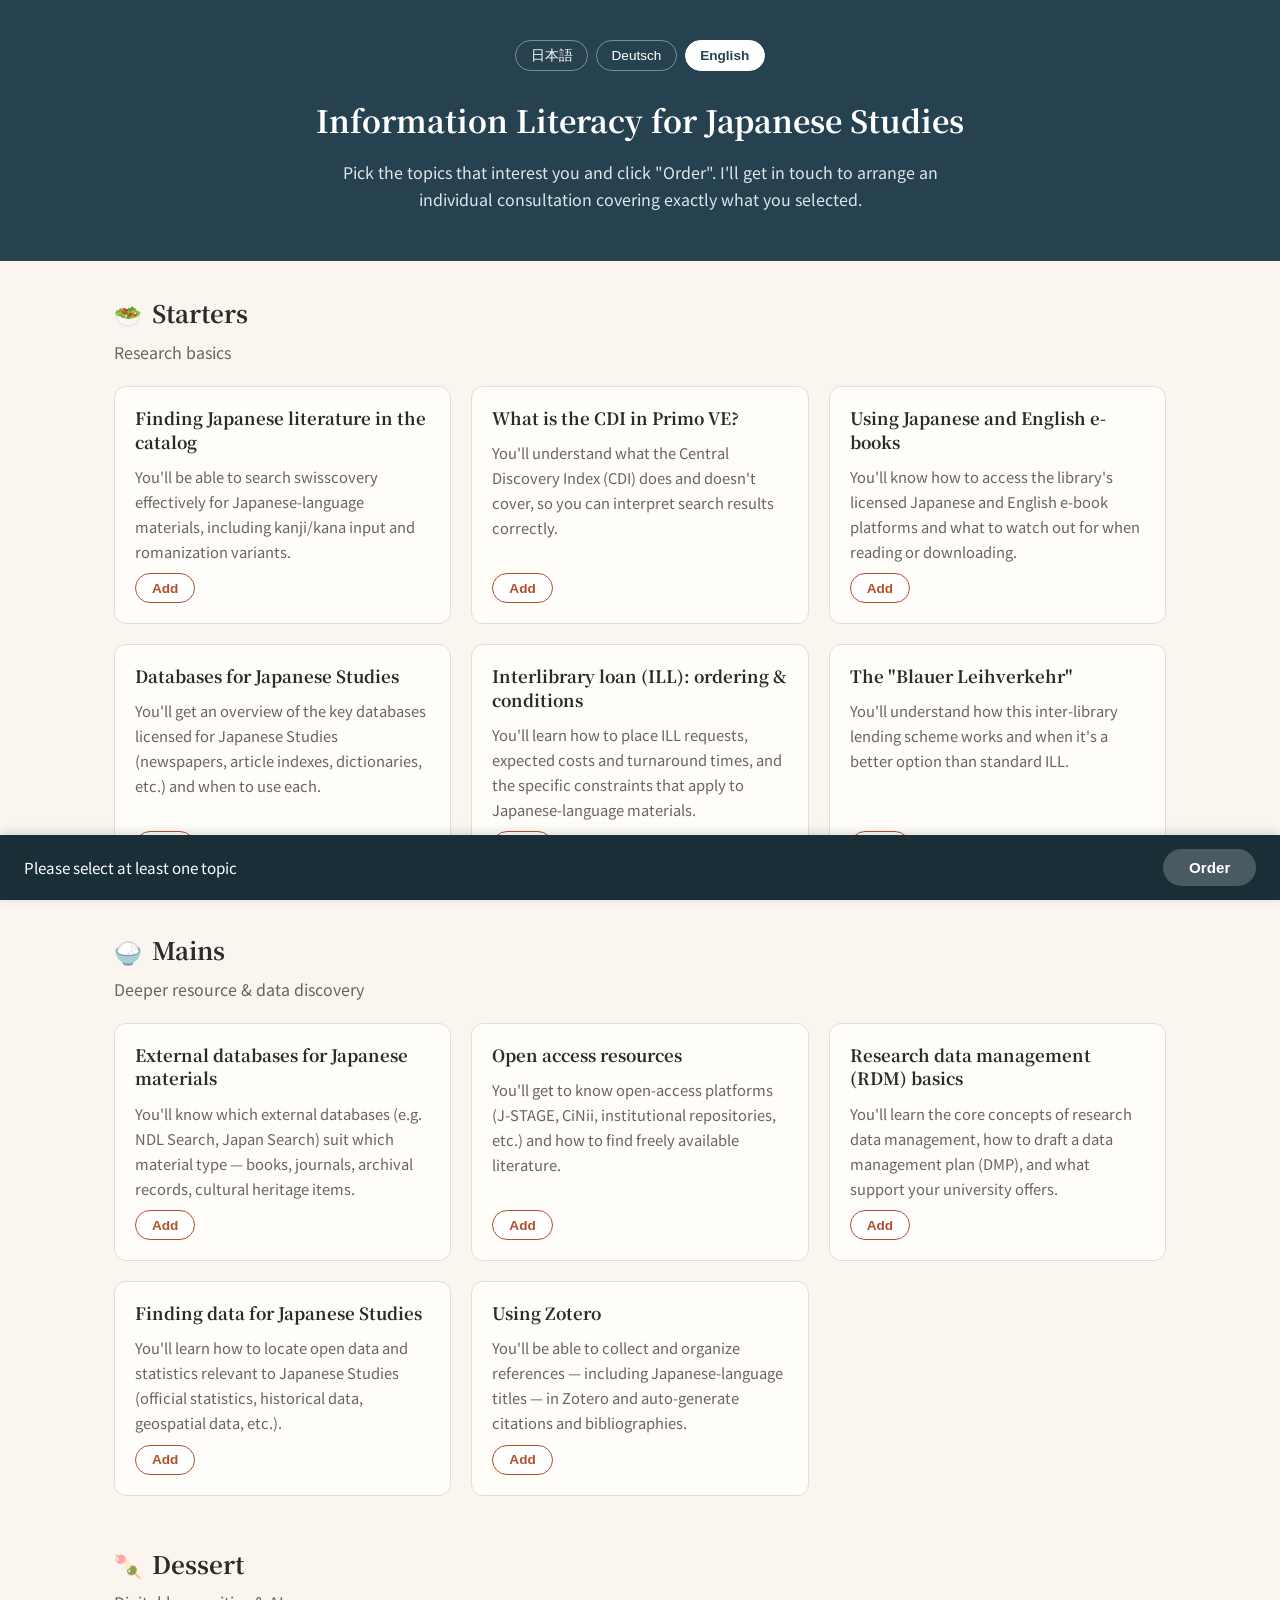
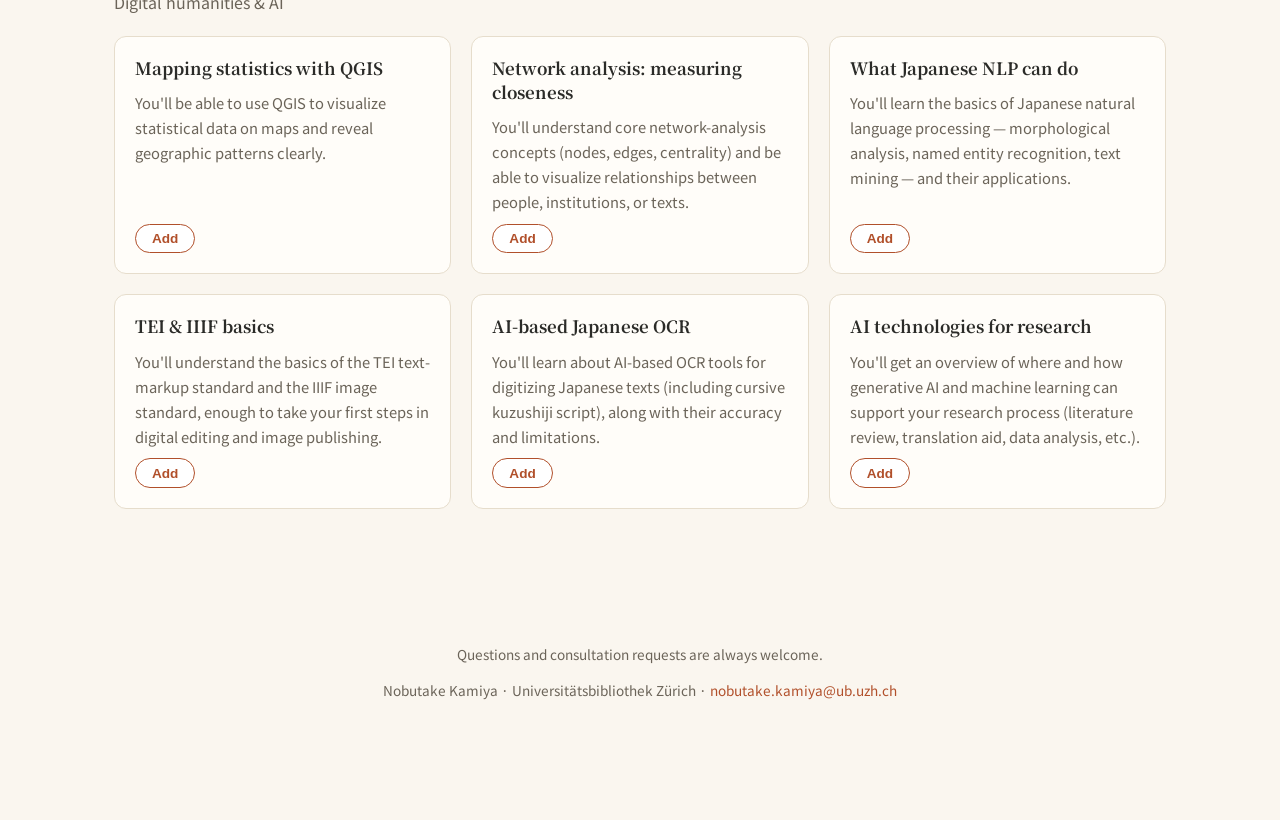
==== informationskompetenz/index.html @ 405fb04f "informationskompetenz a la carte prototyping" ====
<!DOCTYPE html>
<html lang="ja">
<head>
<meta charset="utf-8">
<meta name="viewport" content="width=device-width, initial-scale=1">
<title>Informationskompetenz für die Japanologie</title>
<link rel="preconnect" href="https://fonts.googleapis.com">
<link rel="preconnect" href="https://fonts.gstatic.com" crossorigin>
<link href="https://fonts.googleapis.com/css2?family=Noto+Serif+JP:wght@500;700&family=Noto+Sans+JP:wght@400;600&display=swap" rel="stylesheet">
<link rel="stylesheet" href="style.css">
</head>
<body>

<header class="site-header">
	<div class="header-inner">
		<div class="lang-switch" role="group" aria-label="Language">
			<button type="button" data-lang-btn="ja">日本語</button>
			<button type="button" data-lang-btn="de">Deutsch</button>
			<button type="button" data-lang-btn="en">English</button>
		</div>
		<h1 id="site-title"></h1>
		<p class="subtitle" id="site-intro"></p>
	</div>
</header>

<main>
	<section class="menu-category" data-category="starters">
		<h2><span class="icon" aria-hidden="true"></span><span class="cat-title"></span></h2>
		<p class="category-subtitle"></p>
		<div class="card-grid" data-grid="starters"></div>
	</section>

	<section class="menu-category" data-category="mains">
		<h2><span class="icon" aria-hidden="true"></span><span class="cat-title"></span></h2>
		<p class="category-subtitle"></p>
		<div class="card-grid" data-grid="mains"></div>
	</section>

	<section class="menu-category" data-category="dessert">
		<h2><span class="icon" aria-hidden="true"></span><span class="cat-title"></span></h2>
		<p class="category-subtitle"></p>
		<div class="card-grid" data-grid="dessert"></div>
	</section>
</main>

<div class="order-tray">
	<span id="order-count"></span>
	<button type="button" id="order-button" disabled></button>
</div>

<footer>
	<p id="footer-note"></p>
	<p class="contact">Nobutake Kamiya · Universitätsbibliothek Zürich · <a href="mailto:nobutake.kamiya@ub.uzh.ch">nobutake.kamiya@ub.uzh.ch</a></p>
</footer>

<noscript>This page requires JavaScript. / Diese Seite benötigt JavaScript. / このページの表示にはJavaScriptが必要です。</noscript>

<script src="data.js"></script>
<script src="script.js"></script>
</body>
</html>
---- informationskompetenz/style.css ----
:root {
	--bg: #faf6ef;
	--ink: #2b2b28;
	--muted: #6b6459;
	--card-bg: #fffdf9;
	--border: #e6ddcc;
	--indigo: #26414f;
	--indigo-dark: #1a2e38;
	--accent: #b1502b;
	--accent-dark: #8f3f21;
}

* {
	box-sizing: border-box;
}

body {
	margin: 0;
	padding-bottom: 5rem;
	background: var(--bg);
	color: var(--ink);
	font-family: "Noto Sans JP", "Hiragino Sans", sans-serif;
	line-height: 1.7;
}

h1, h2, h3 {
	font-family: "Noto Serif JP", serif;
	margin: 0;
}

.site-header {
	background: var(--indigo);
	color: #fff;
	padding: 2.5rem 1.5rem 3rem;
}

.header-inner {
	max-width: 1100px;
	margin: 0 auto;
	text-align: center;
}

.site-header h1 {
	font-size: 1.9rem;
	font-weight: 700;
	margin-bottom: 0.75rem;
}

.site-header .subtitle {
	max-width: 42rem;
	margin: 0 auto;
	color: #dfe7ea;
}

.lang-switch {
	display: flex;
	justify-content: center;
	gap: 0.5rem;
	margin-bottom: 1.5rem;
}

.lang-switch button {
	background: transparent;
	border: 1px solid rgba(255, 255, 255, 0.4);
	color: #fff;
	padding: 0.35rem 0.9rem;
	border-radius: 999px;
	cursor: pointer;
	font-size: 0.85rem;
}

.lang-switch button.active {
	background: #fff;
	color: var(--indigo);
	border-color: #fff;
	font-weight: 600;
}

main {
	max-width: 1100px;
	margin: 0 auto;
	padding: 2rem 1.5rem 1rem;
}

.menu-category {
	margin-bottom: 3rem;
}

.menu-category h2 {
	font-size: 1.5rem;
	display: flex;
	align-items: center;
	gap: 0.6rem;
}

.menu-category .icon {
	font-size: 1.4rem;
}

.category-subtitle {
	color: var(--muted);
	margin: 0.3rem 0 1.25rem;
}

.card-grid {
	display: grid;
	grid-template-columns: repeat(auto-fill, minmax(260px, 1fr));
	gap: 1.25rem;
}

.menu-card {
	background: var(--card-bg);
	border: 1px solid var(--border);
	border-radius: 12px;
	padding: 1.25rem;
	display: flex;
	flex-direction: column;
	gap: 0.6rem;
	transition: border-color 0.15s, box-shadow 0.15s;
}

.menu-card.selected {
	border-color: var(--accent);
	box-shadow: 0 0 0 1px var(--accent);
}

.menu-card h3 {
	font-size: 1.05rem;
	line-height: 1.4;
}

.menu-card p {
	margin: 0;
	color: var(--muted);
	font-size: 0.92rem;
	flex-grow: 1;
}

.menu-card button {
	align-self: flex-start;
	background: #fff;
	border: 1px solid var(--accent);
	color: var(--accent);
	padding: 0.4rem 1rem;
	border-radius: 999px;
	cursor: pointer;
	font-size: 0.85rem;
	font-weight: 600;
}

.menu-card.selected button {
	background: var(--accent);
	color: #fff;
}

.order-tray {
	position: fixed;
	bottom: 0;
	left: 0;
	right: 0;
	background: var(--indigo-dark);
	color: #fff;
	padding: 0.9rem 1.5rem;
	display: flex;
	align-items: center;
	justify-content: space-between;
	gap: 1rem;
	box-shadow: 0 -2px 10px rgba(0, 0, 0, 0.15);
	z-index: 10;
}

.order-tray #order-count {
	font-size: 0.95rem;
}

.order-tray button {
	background: var(--accent);
	color: #fff;
	border: none;
	padding: 0.6rem 1.6rem;
	border-radius: 999px;
	font-size: 0.95rem;
	font-weight: 600;
	cursor: pointer;
}

.order-tray button:disabled {
	background: #4a5a61;
	cursor: not-allowed;
}

.order-tray button:not(:disabled):hover {
	background: var(--accent-dark);
}

footer {
	max-width: 1100px;
	margin: 2rem auto 0;
	padding: 1.5rem;
	text-align: center;
	color: var(--muted);
	font-size: 0.85rem;
}

footer .contact a {
	color: var(--accent);
	text-decoration: none;
}

footer .contact a:hover {
	text-decoration: underline;
}

@media (max-width: 480px) {
	.site-header {
		padding: 2rem 1rem 2.5rem;
	}

	.order-tray {
		flex-direction: column;
		align-items: stretch;
		text-align: center;
	}
}
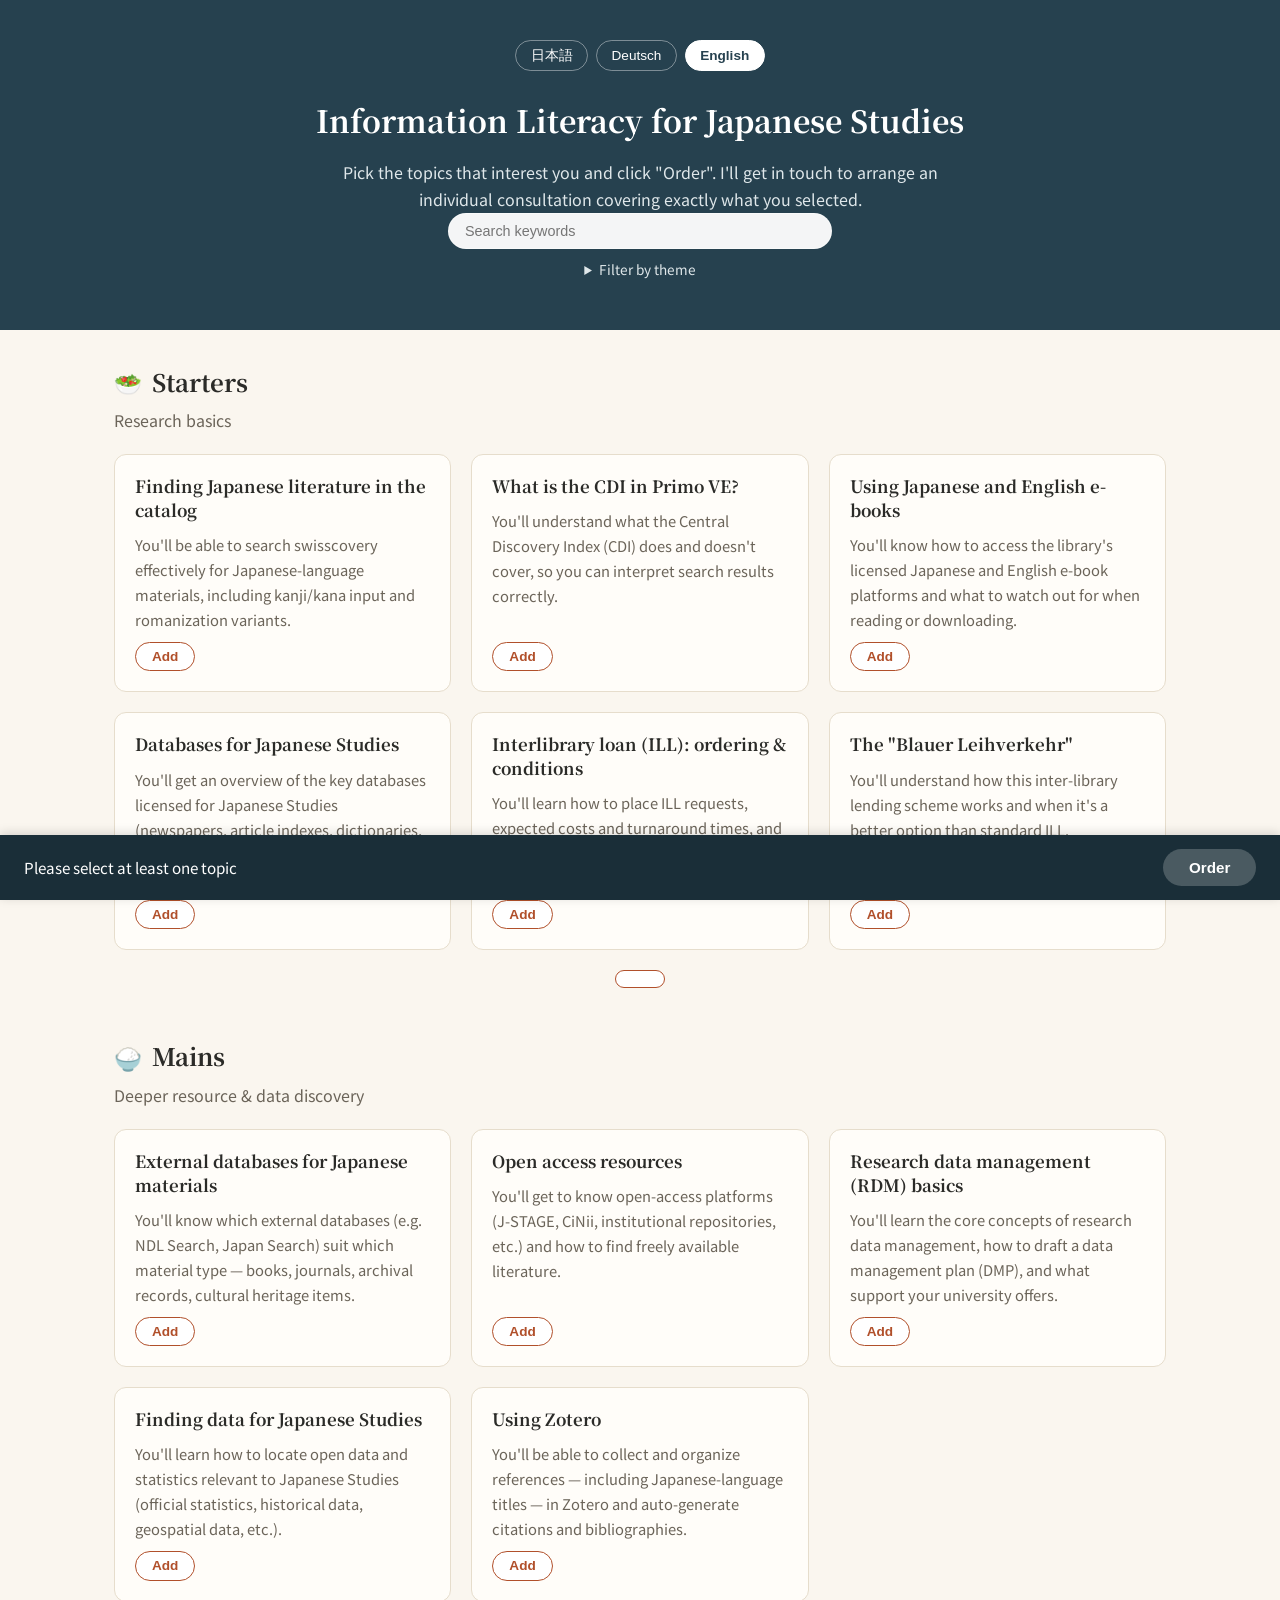
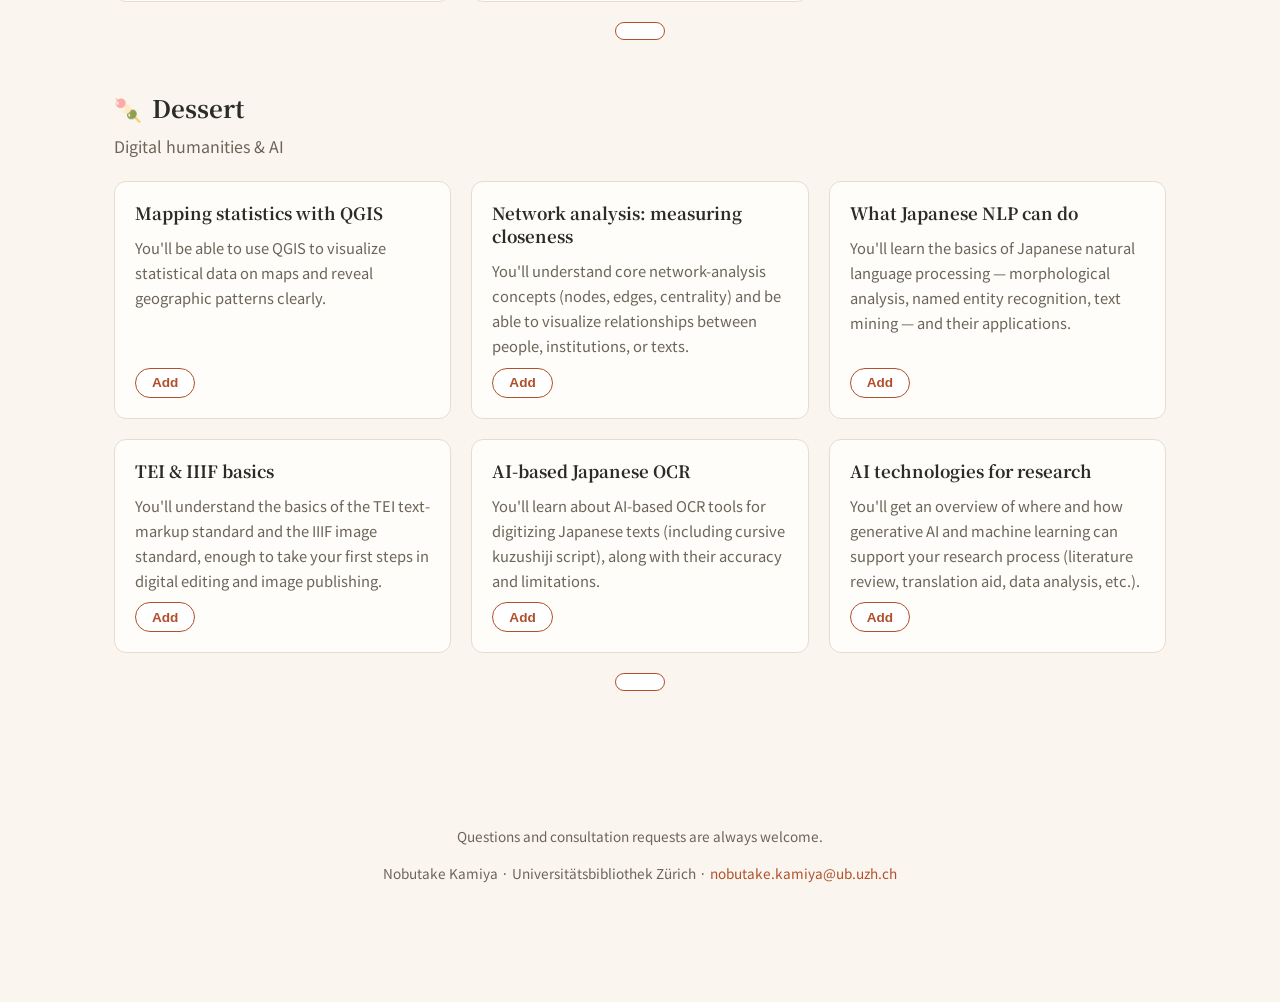
==== commit 39ae801d: "additional functions for the website" ====
--- a/informationskompetenz/index.html
+++ b/informationskompetenz/index.html
@@ -20,26 +20,38 @@
 		</div>
 		<h1 id="site-title"></h1>
 		<p class="subtitle" id="site-intro"></p>
+
+		<div class="filter-bar">
+			<input type="search" id="search-input">
+			<details id="theme-facet">
+				<summary id="facet-summary"></summary>
+				<div class="facet-options" id="facet-options"></div>
+			</details>
+		</div>
 	</div>
 </header>
 
 <main>
+	<p id="no-results" hidden></p>
 	<section class="menu-category" data-category="starters">
 		<h2><span class="icon" aria-hidden="true"></span><span class="cat-title"></span></h2>
 		<p class="category-subtitle"></p>
 		<div class="card-grid" data-grid="starters"></div>
+		<button type="button" class="show-more-toggle" data-category="starters" hidden></button>
 	</section>
 
 	<section class="menu-category" data-category="mains">
 		<h2><span class="icon" aria-hidden="true"></span><span class="cat-title"></span></h2>
 		<p class="category-subtitle"></p>
 		<div class="card-grid" data-grid="mains"></div>
+		<button type="button" class="show-more-toggle" data-category="mains" hidden></button>
 	</section>
 
 	<section class="menu-category" data-category="dessert">
 		<h2><span class="icon" aria-hidden="true"></span><span class="cat-title"></span></h2>
 		<p class="category-subtitle"></p>
 		<div class="card-grid" data-grid="dessert"></div>
+		<button type="button" class="show-more-toggle" data-category="dessert" hidden></button>
 	</section>
 </main>
 
@@ -56,6 +68,7 @@
 <noscript>This page requires JavaScript. / Diese Seite benötigt JavaScript. / このページの表示にはJavaScriptが必要です。</noscript>
 
 <script src="data.js"></script>
+<script src="content.generated.js"></script>
 <script src="script.js"></script>
 </body>
 </html>
--- a/informationskompetenz/style.css
+++ b/informationskompetenz/style.css
@@ -76,6 +76,59 @@
 	font-weight: 600;
 }
 
+.filter-bar {
+	display: flex;
+	flex-direction: column;
+	align-items: center;
+	gap: 0.6rem;
+}
+
+#search-input {
+	width: 100%;
+	max-width: 24rem;
+	padding: 0.55rem 1rem;
+	border-radius: 999px;
+	border: 1px solid rgba(255, 255, 255, 0.4);
+	background: rgba(255, 255, 255, 0.95);
+	color: var(--ink);
+	font-size: 0.9rem;
+}
+
+#theme-facet {
+	width: 100%;
+	max-width: 24rem;
+	color: #fff;
+}
+
+#theme-facet summary {
+	cursor: pointer;
+	font-size: 0.85rem;
+	color: #dfe7ea;
+}
+
+.facet-options {
+	display: flex;
+	flex-wrap: wrap;
+	justify-content: center;
+	gap: 0.5rem 1rem;
+	margin-top: 0.75rem;
+	text-align: left;
+}
+
+.facet-options label {
+	display: flex;
+	align-items: center;
+	gap: 0.4rem;
+	font-size: 0.85rem;
+	color: #fff;
+}
+
+#no-results {
+	text-align: center;
+	color: var(--muted);
+	margin: 2rem 0;
+}
+
 main {
 	max-width: 1100px;
 	margin: 0 auto;
@@ -106,6 +159,24 @@
 	display: grid;
 	grid-template-columns: repeat(auto-fill, minmax(260px, 1fr));
 	gap: 1.25rem;
+}
+
+.show-more-toggle {
+	display: block;
+	margin: 1.25rem auto 0;
+	background: #fff;
+	border: 1px solid var(--accent);
+	color: var(--accent);
+	padding: 0.5rem 1.5rem;
+	border-radius: 999px;
+	cursor: pointer;
+	font-size: 0.9rem;
+	font-weight: 600;
+}
+
+.show-more-toggle:hover {
+	background: var(--accent);
+	color: #fff;
 }
 
 .menu-card {
